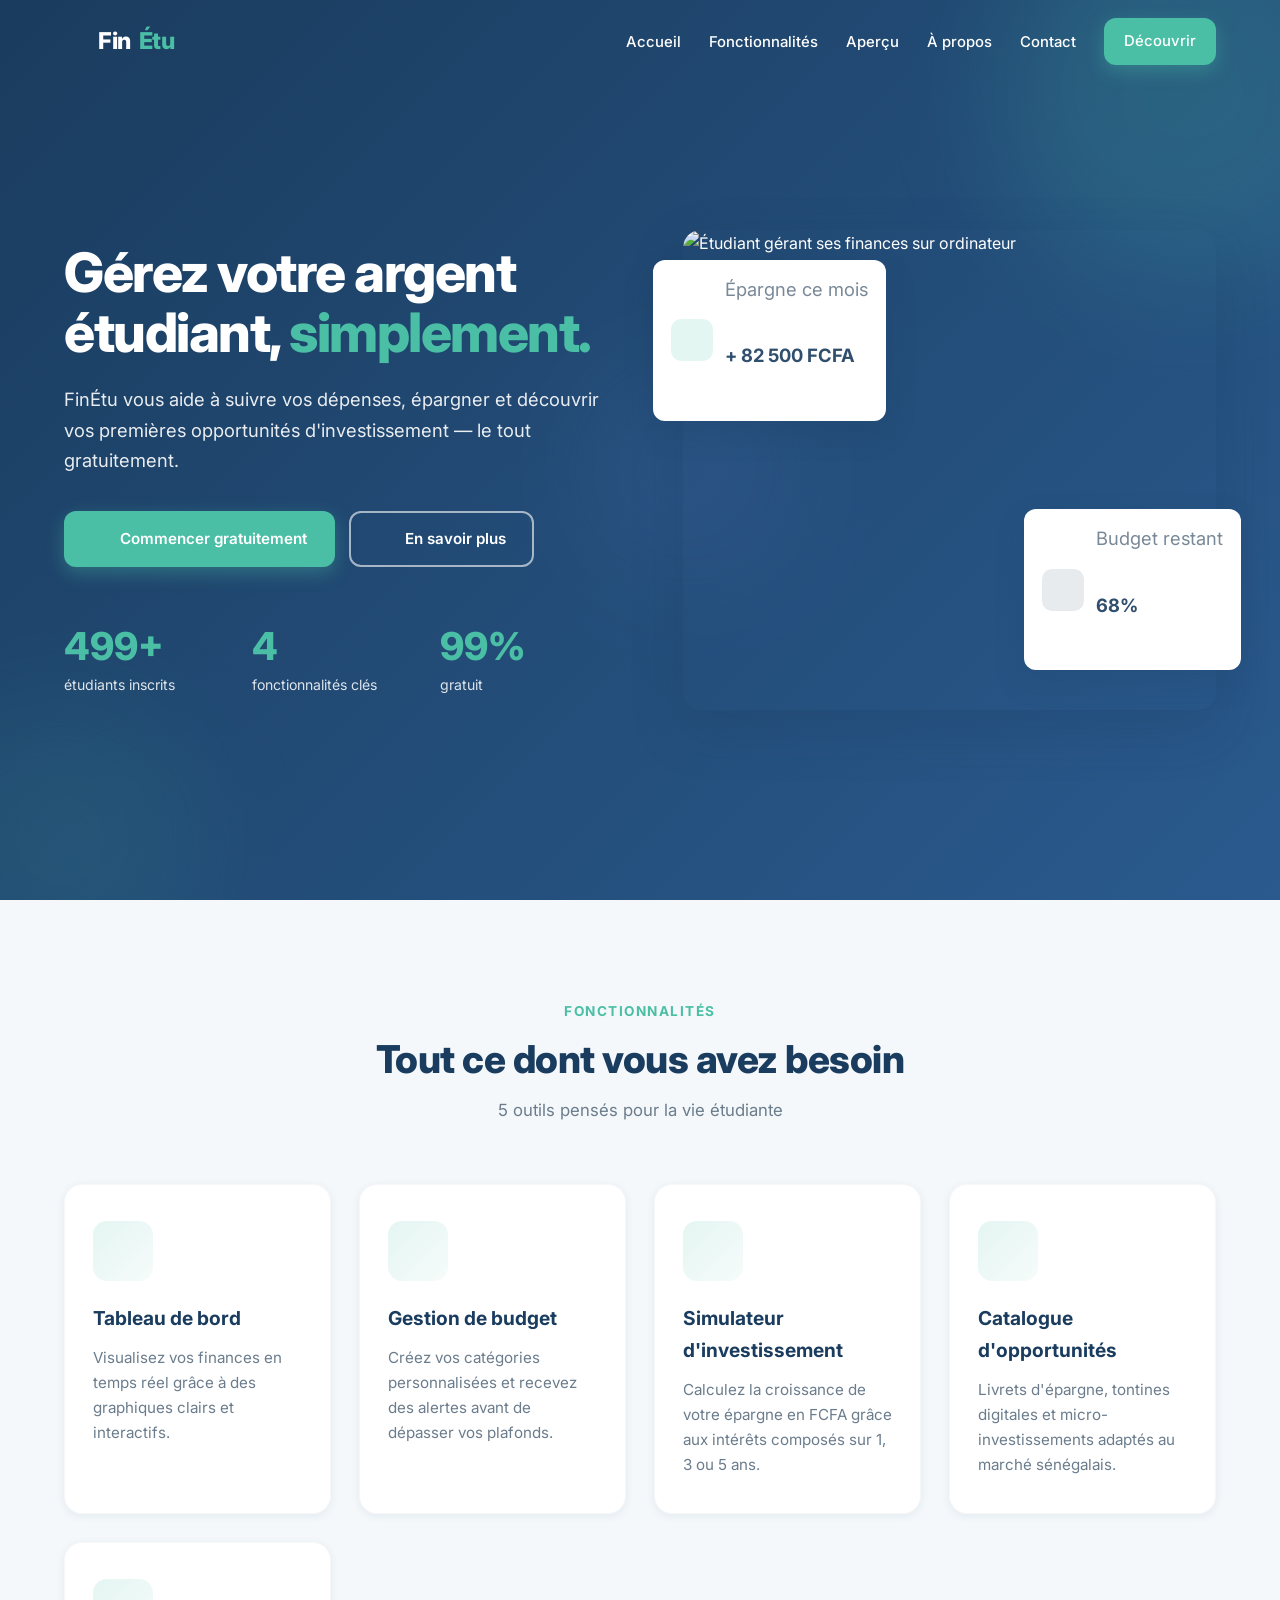
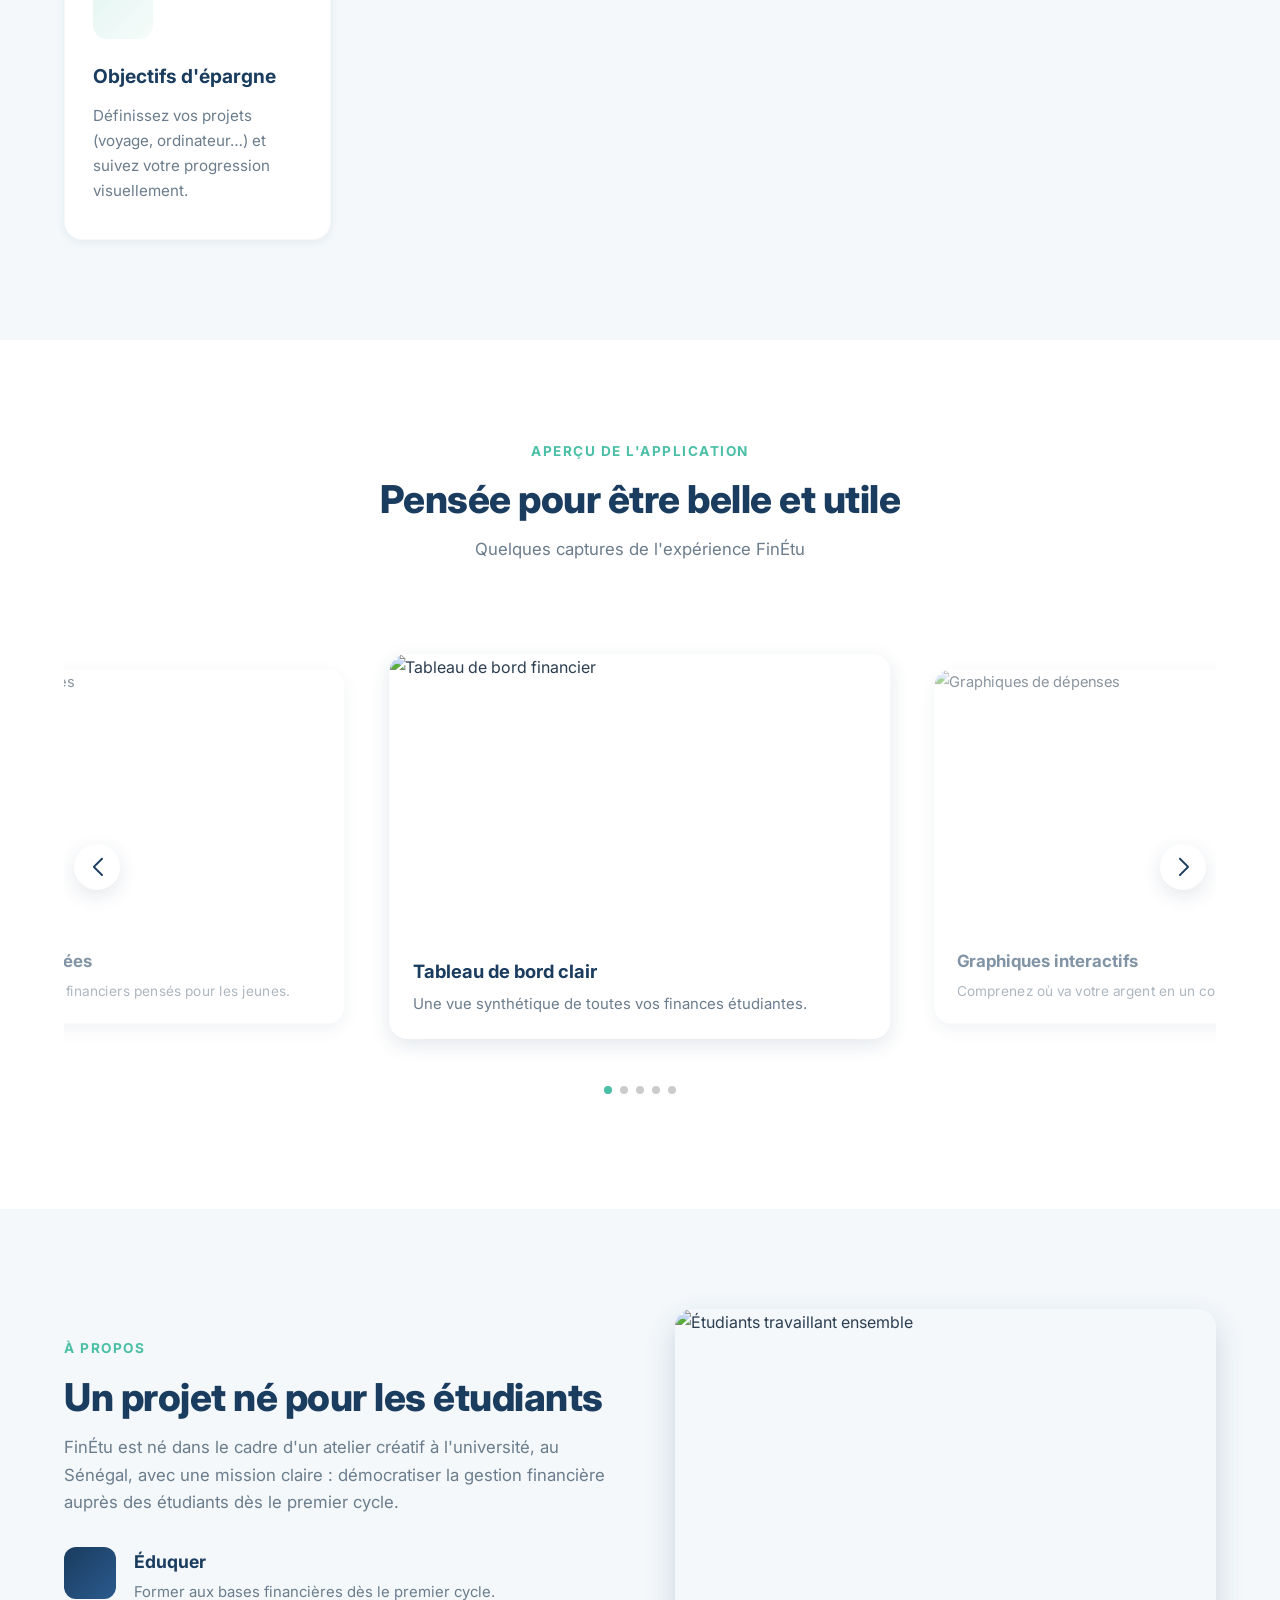
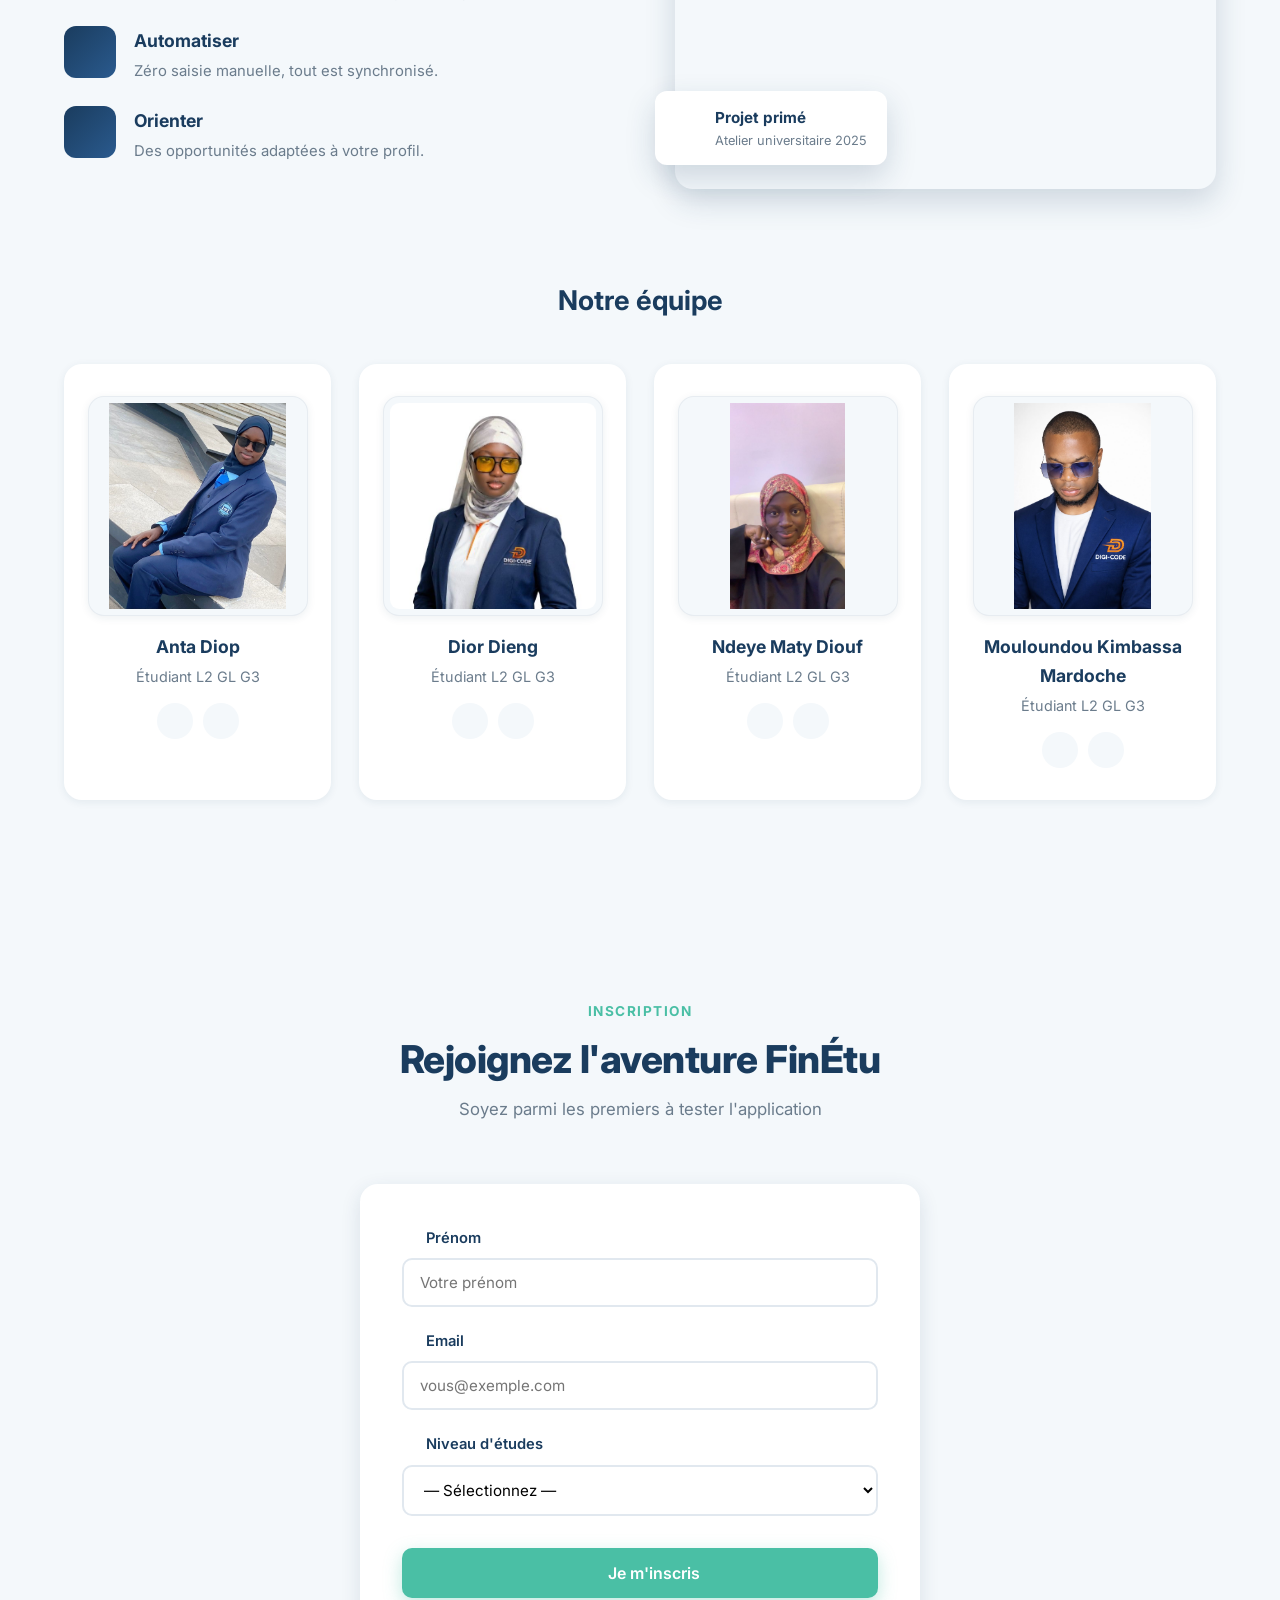
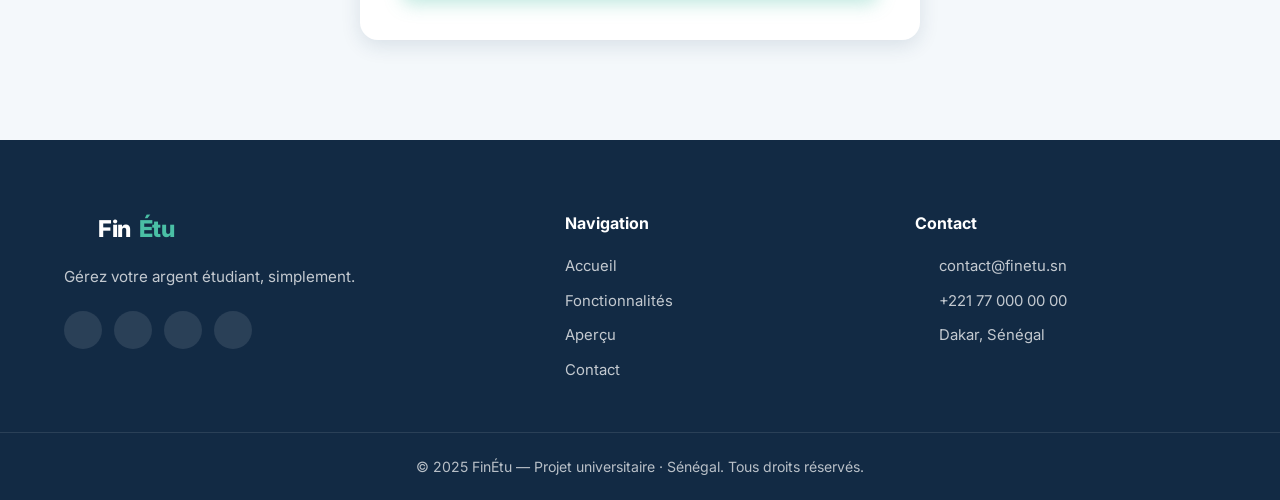
==== pages/index.html @ d95682ea "Move index.html into /pages folder and update relative paths" ====
<!DOCTYPE html>
<html lang="fr">
<head>
    <meta charset="UTF-8" />
    <meta name="viewport" content="width=device-width, initial-scale=1.0" />
    <title>FinÉtu — Gérez votre argent étudiant, simplement.</title>
    <meta name="description" content="FinÉtu vous aide à suivre vos dépenses, épargner et découvrir vos premières opportunités d'investissement — le tout gratuitement." />

    <!-- Google Fonts : Inter (proche de Segoe UI mais plus moderne) -->
    <link rel="preconnect" href="https://fonts.googleapis.com" />
    <link rel="preconnect" href="https://fonts.gstatic.com" crossorigin />
    <link href="https://fonts.googleapis.com/css2?family=Inter:wght@400;500;600;700;800&display=swap" rel="stylesheet" />

    <!-- AOS : animations au scroll -->
    <link rel="stylesheet" href="https://unpkg.com/aos@2.3.4/dist/aos.css" />

    <!-- Swiper : carrousels -->
    <link rel="stylesheet" href="https://cdn.jsdelivr.net/npm/swiper@11/swiper-bundle.min.css" />

    <!-- Styles du site -->
    <link rel="stylesheet" href="../styles.css" />
</head>
<body>

    <!-- ===================== NAVBAR ===================== -->
    <nav class="navbar" id="navbar">
        <div class="nav-container">
            <a href="#accueil" class="logo">
                <i data-lucide="wallet" class="logo-icon"></i>
                Fin<span>Étu</span>
            </a>

            <ul class="nav-links" id="navLinks">
                <li><a href="#accueil">Accueil</a></li>
                <li><a href="#fonctionnalites">Fonctionnalités</a></li>
                <li><a href="#apercu">Aperçu</a></li>
                <li><a href="#apropos">À propos</a></li>
                <li><a href="#contact">Contact</a></li>
                <li><a href="#contact" class="btn btn-primary btn-sm">Découvrir</a></li>
            </ul>

            <div class="burger" id="burger" aria-label="Menu" role="button" tabindex="0">
                <span></span>
                <span></span>
                <span></span>
            </div>
        </div>
    </nav>

    <!-- ===================== HERO ===================== -->
    <section class="hero" id="accueil">
        <div class="hero-bg-shapes" aria-hidden="true">
            <span class="shape shape-1"></span>
            <span class="shape shape-2"></span>
            <span class="shape shape-3"></span>
        </div>

        <div class="container hero-grid">
            <div class="hero-content" data-aos="fade-right" data-aos-duration="900">
                <h1>Gérez votre argent étudiant, <span class="text-accent">simplement.</span></h1>
                <p>FinÉtu vous aide à suivre vos dépenses, épargner et découvrir vos premières opportunités d'investissement — le tout gratuitement.</p>

                <div class="hero-buttons">
                    <a href="#contact" class="btn btn-primary">
                        <i data-lucide="rocket"></i> Commencer gratuitement
                    </a>
                    <a href="#fonctionnalites" class="btn btn-outline">
                        <i data-lucide="play-circle"></i> En savoir plus
                    </a>
                </div>

                <div class="stats">
                    <div class="stat">
                        <span class="stat-number" data-target="500" data-suffix="+">0</span>
                        <span class="stat-label">étudiants inscrits</span>
                    </div>
                    <div class="stat">
                        <span class="stat-number" data-target="5" data-suffix="">0</span>
                        <span class="stat-label">fonctionnalités clés</span>
                    </div>
                    <div class="stat">
                        <span class="stat-number" data-target="100" data-suffix="%">0</span>
                        <span class="stat-label">gratuit</span>
                    </div>
                </div>
            </div>

            <div class="hero-illustration" data-aos="fade-left" data-aos-duration="900" data-aos-delay="150">
                <div class="hero-img-wrap">
                    <img src="https://images.unsplash.com/photo-1579621970795-87facc2f976d?auto=format&fit=crop&w=900&q=80"
                         alt="Étudiant gérant ses finances sur ordinateur" loading="lazy" />
                    <div class="floating-card card-balance">
                        <div class="fc-icon"><i data-lucide="trending-up"></i></div>
                        <div>
                            <p class="fc-label">Épargne ce mois</p>
                            <p class="fc-value">+ 82 500 FCFA</p>
                        </div>
                    </div>
                    <div class="floating-card card-budget">
                        <div class="fc-icon fc-icon-alt"><i data-lucide="pie-chart"></i></div>
                        <div>
                            <p class="fc-label">Budget restant</p>
                            <p class="fc-value">68%</p>
                        </div>
                    </div>
                </div>
            </div>
        </div>
    </section>

    <!-- ===================== FONCTIONNALITÉS ===================== -->
    <section class="features" id="fonctionnalites">
        <div class="container">
            <span class="eyebrow" data-aos="fade-up">Fonctionnalités</span>
            <h2 class="section-title" data-aos="fade-up">Tout ce dont vous avez besoin</h2>
            <p class="section-subtitle" data-aos="fade-up">5 outils pensés pour la vie étudiante</p>

            <div class="features-grid">
                <div class="feature-card" data-aos="fade-up" data-aos-delay="0">
                    <div class="feature-icon"><i data-lucide="layout-dashboard"></i></div>
                    <h3>Tableau de bord</h3>
                    <p>Visualisez vos finances en temps réel grâce à des graphiques clairs et interactifs.</p>
                </div>

                <div class="feature-card" data-aos="fade-up" data-aos-delay="100">
                    <div class="feature-icon"><i data-lucide="wallet-cards"></i></div>
                    <h3>Gestion de budget</h3>
                    <p>Créez vos catégories personnalisées et recevez des alertes avant de dépasser vos plafonds.</p>
                </div>

                <div class="feature-card" data-aos="fade-up" data-aos-delay="200">
                    <div class="feature-icon"><i data-lucide="line-chart"></i></div>
                    <h3>Simulateur d'investissement</h3>
                    <p>Calculez la croissance de votre épargne en FCFA grâce aux intérêts composés sur 1, 3 ou 5 ans.</p>
                </div>

                <div class="feature-card" data-aos="fade-up" data-aos-delay="300">
                    <div class="feature-icon"><i data-lucide="compass"></i></div>
                    <h3>Catalogue d'opportunités</h3>
                    <p>Livrets d'épargne, tontines digitales et micro-investissements adaptés au marché sénégalais.</p>
                </div>

                <div class="feature-card" data-aos="fade-up" data-aos-delay="400">
                    <div class="feature-icon"><i data-lucide="target"></i></div>
                    <h3>Objectifs d'épargne</h3>
                    <p>Définissez vos projets (voyage, ordinateur…) et suivez votre progression visuellement.</p>
                </div>
            </div>
        </div>
    </section>

    <!-- ===================== APERÇU (carrousel) ===================== -->
    <section class="showcase" id="apercu">
        <div class="container">
            <span class="eyebrow" data-aos="fade-up">Aperçu de l'application</span>
            <h2 class="section-title" data-aos="fade-up">Pensée pour être belle et utile</h2>
            <p class="section-subtitle" data-aos="fade-up">Quelques captures de l'expérience FinÉtu</p>

            <div class="swiper showcase-swiper" data-aos="fade-up">
                <div class="swiper-wrapper">
                    <div class="swiper-slide">
                        <div class="showcase-card">
                            <img src="https://images.unsplash.com/photo-1551288049-bebda4e38f71?auto=format&fit=crop&w=900&q=80" alt="Tableau de bord financier" loading="lazy" />
                            <div class="showcase-info">
                                <h4>Tableau de bord clair</h4>
                                <p>Une vue synthétique de toutes vos finances étudiantes.</p>
                            </div>
                        </div>
                    </div>
                    <div class="swiper-slide">
                        <div class="showcase-card">
                            <img src="https://images.unsplash.com/photo-1543286386-713bdd548da4?auto=format&fit=crop&w=900&q=80" alt="Graphiques de dépenses" loading="lazy" />
                            <div class="showcase-info">
                                <h4>Graphiques interactifs</h4>
                                <p>Comprenez où va votre argent en un coup d'œil.</p>
                            </div>
                        </div>
                    </div>
                    <div class="swiper-slide">
                        <div class="showcase-card">
                            <img src="https://images.unsplash.com/photo-1579621970588-a35d0e7ab9b6?auto=format&fit=crop&w=900&q=80" alt="Simulateur d'investissement" loading="lazy" />
                            <div class="showcase-info">
                                <h4>Simulateur intelligent</h4>
                                <p>Projetez la croissance de votre épargne sur plusieurs années.</p>
                            </div>
                        </div>
                    </div>
                    <div class="swiper-slide">
                        <div class="showcase-card">
                            <img src="https://images.unsplash.com/photo-1554224154-26032cdc0b8d?auto=format&fit=crop&w=900&q=80" alt="Objectifs d'épargne" loading="lazy" />
                            <div class="showcase-info">
                                <h4>Objectifs motivants</h4>
                                <p>Suivez la progression de vos projets personnels.</p>
                            </div>
                        </div>
                    </div>
                    <div class="swiper-slide">
                        <div class="showcase-card">
                            <img src="https://images.unsplash.com/photo-1556742049-0cfed4f6a45d?auto=format&fit=crop&w=900&q=80" alt="Catalogue d'opportunités" loading="lazy" />
                            <div class="showcase-info">
                                <h4>Opportunités adaptées</h4>
                                <p>Découvrez des produits financiers pensés pour les jeunes.</p>
                            </div>
                        </div>
                    </div>
                </div>

                <div class="swiper-button-prev"></div>
                <div class="swiper-button-next"></div>
                <div class="swiper-pagination"></div>
            </div>
        </div>
    </section>

    <!-- ===================== À PROPOS ===================== -->
    <section class="about" id="apropos">
        <div class="container">
            <div class="about-grid">
                <div class="about-text" data-aos="fade-right">
                    <span class="eyebrow">À propos</span>
                    <h2 class="section-title left">Un projet né pour les étudiants</h2>
                    <p class="about-lead">FinÉtu est né dans le cadre d'un atelier créatif à l'université, au Sénégal, avec une mission claire : démocratiser la gestion financière auprès des étudiants dès le premier cycle.</p>

                    <ul class="values">
                        <li>
                            <div class="value-icon"><i data-lucide="graduation-cap"></i></div>
                            <div>
                                <h4>Éduquer</h4>
                                <p>Former aux bases financières dès le premier cycle.</p>
                            </div>
                        </li>
                        <li>
                            <div class="value-icon"><i data-lucide="zap"></i></div>
                            <div>
                                <h4>Automatiser</h4>
                                <p>Zéro saisie manuelle, tout est synchronisé.</p>
                            </div>
                        </li>
                        <li>
                            <div class="value-icon"><i data-lucide="compass"></i></div>
                            <div>
                                <h4>Orienter</h4>
                                <p>Des opportunités adaptées à votre profil.</p>
                            </div>
                        </li>
                    </ul>
                </div>

                <div class="about-image" data-aos="fade-left">
                    <img src="https://images.unsplash.com/photo-1522202176988-66273c2fd55f?auto=format&fit=crop&w=900&q=80"
                         alt="Étudiants travaillant ensemble" loading="lazy" />
                    <div class="about-badge">
                        <i data-lucide="award"></i>
                        <div>
                            <p class="ab-title">Projet primé</p>
                            <p class="ab-sub">Atelier universitaire 2025</p>
                        </div>
                    </div>
                </div>
            </div>

            <h3 class="team-title" data-aos="fade-up">Notre équipe</h3>
            <div class="team">
                <div class="team-card" data-aos="zoom-in" data-aos-delay="0">
                    <img class="team-photo" src="../resources/images/ANTA DIOP.jpeg" alt="Anta Diop" loading="lazy" />
                    <h4>Anta Diop</h4>
                    <span>Étudiant L2 GL G3</span>
                    <div class="socials">
                        <a href="#" aria-label="LinkedIn"><i data-lucide="linkedin"></i></a>
                        <a href="#" aria-label="GitHub"><i data-lucide="github"></i></a>
                    </div>
                </div>
                <div class="team-card" data-aos="zoom-in" data-aos-delay="100">
                    <img class="team-photo" src="../resources/images/Dior Dieng.jpeg" alt="Dior Dieng" loading="lazy" />
                    <h4>Dior Dieng</h4>
                    <span>Étudiant L2 GL G3</span>
                    <div class="socials">
                        <a href="#" aria-label="LinkedIn"><i data-lucide="linkedin"></i></a>
                        <a href="#" aria-label="Dribbble"><i data-lucide="dribbble"></i></a>
                    </div>
                </div>
                <div class="team-card" data-aos="zoom-in" data-aos-delay="200">
                    <img class="team-photo" src="../resources/images/NDEYE MATY DIOUF.jpeg" alt="Ndeye Maty Diouf" loading="lazy" />
                    <h4>Ndeye Maty Diouf</h4>
                    <span>Étudiant L2 GL G3</span>
                    <div class="socials">
                        <a href="#" aria-label="LinkedIn"><i data-lucide="linkedin"></i></a>
                        <a href="#" aria-label="Twitter"><i data-lucide="twitter"></i></a>
                    </div>
                </div>
                <div class="team-card" data-aos="zoom-in" data-aos-delay="300">
                    <img class="team-photo" src="../resources/images/MOULOUNDOU KIMBASSA MARDOCHE.jpeg" alt="Mouloundou Kimbassa Mardoche" loading="lazy" />
                    <h4>Mouloundou Kimbassa Mardoche</h4>
                    <span>Étudiant L2 GL G3</span>
                    <div class="socials">
                        <a href="#" aria-label="GitHub"><i data-lucide="github"></i></a>
                        <a href="#" aria-label="LinkedIn"><i data-lucide="linkedin"></i></a>
                    </div>
                </div>
            </div>
        </div>
    </section>

    <!-- ===================== CONTACT ===================== -->
    <section class="contact" id="contact">
        <div class="container">
            <span class="eyebrow center" data-aos="fade-up">Inscription</span>
            <h2 class="section-title" data-aos="fade-up">Rejoignez l'aventure FinÉtu</h2>
            <p class="section-subtitle" data-aos="fade-up">Soyez parmi les premiers à tester l'application</p>

            <div class="contact-wrapper" data-aos="fade-up">
                <form class="contact-form" id="contactForm" novalidate>
                    <div class="form-group">
                        <label for="prenom"><i data-lucide="user"></i> Prénom</label>
                        <input type="text" id="prenom" name="prenom" placeholder="Votre prénom" />
                        <span class="error-msg" id="errPrenom">Veuillez entrer votre prénom.</span>
                    </div>

                    <div class="form-group">
                        <label for="email"><i data-lucide="mail"></i> Email</label>
                        <input type="email" id="email" name="email" placeholder="vous@exemple.com" />
                        <span class="error-msg" id="errEmail">Veuillez entrer un email valide.</span>
                    </div>

                    <div class="form-group">
                        <label for="niveau"><i data-lucide="graduation-cap"></i> Niveau d'études</label>
                        <select id="niveau" name="niveau">
                            <option value="">— Sélectionnez —</option>
                            <option value="licence">Licence</option>
                            <option value="master">Master</option>
                            <option value="doctorat">Doctorat</option>
                            <option value="autre">Autre</option>
                        </select>
                        <span class="error-msg" id="errNiveau">Veuillez sélectionner un niveau.</span>
                    </div>

                    <button type="submit" class="form-submit">
                        <i data-lucide="send"></i> Je m'inscris
                    </button>
                </form>

                <div class="success-msg" id="successMsg">
                    <div class="success-icon">
                        <i data-lucide="check"></i>
                    </div>
                    <h3>Inscription confirmée !</h3>
                    <p>Merci de votre intérêt. Nous vous contacterons très prochainement.</p>
                </div>
            </div>
        </div>
    </section>

    <!-- ===================== FOOTER ===================== -->
    <footer class="footer">
        <div class="container footer-grid">
            <div class="footer-col">
                <a href="#accueil" class="logo logo-footer">
                    <i data-lucide="wallet" class="logo-icon"></i>
                    Fin<span>Étu</span>
                </a>
                <p class="footer-tagline">Gérez votre argent étudiant, simplement.</p>
                <div class="footer-socials">
                    <a href="#" aria-label="Twitter"><i data-lucide="twitter"></i></a>
                    <a href="#" aria-label="Instagram"><i data-lucide="instagram"></i></a>
                    <a href="#" aria-label="LinkedIn"><i data-lucide="linkedin"></i></a>
                    <a href="#" aria-label="GitHub"><i data-lucide="github"></i></a>
                </div>
            </div>
            <div class="footer-col">
                <h5>Navigation</h5>
                <ul>
                    <li><a href="#accueil">Accueil</a></li>
                    <li><a href="#fonctionnalites">Fonctionnalités</a></li>
                    <li><a href="#apercu">Aperçu</a></li>
                    <li><a href="#contact">Contact</a></li>
                </ul>
            </div>
            <div class="footer-col">
                <h5>Contact</h5>
                <ul>
                    <li><i data-lucide="mail"></i> contact@finetu.sn</li>
                    <li><i data-lucide="phone"></i> +221 77 000 00 00</li>
                    <li><i data-lucide="map-pin"></i> Dakar, Sénégal</li>
                </ul>
            </div>
        </div>
        <div class="footer-bottom">
            <p>© 2025 FinÉtu — Projet universitaire · Sénégal. Tous droits réservés.</p>
        </div>
    </footer>

    <!-- Bouton retour en haut -->
    <button class="back-to-top" id="backToTop" aria-label="Retour en haut">
        <i data-lucide="arrow-up"></i>
    </button>

    <!-- Lucide icons -->
    <script src="https://unpkg.com/lucide@latest/dist/umd/lucide.min.js"></script>
    <!-- AOS -->
    <script src="https://unpkg.com/aos@2.3.4/dist/aos.js"></script>
    <!-- Swiper -->
    <script src="https://cdn.jsdelivr.net/npm/swiper@11/swiper-bundle.min.js"></script>
    <!-- Script principal -->
    <script src="../script.js"></script>
</body>
</html>
---- styles.css ----
/* =====================================================
   RESET & BASE
   ===================================================== */
*,
*::before,
*::after {
    box-sizing: border-box;
    margin: 0;
    padding: 0;
}

:root {
    --primary: #1A3C5E;
    --primary-light: #2A5A8E;
    --primary-dark: #122a44;
    --secondary: #4ABFA5;
    --secondary-dark: #3aa890;
    --secondary-light: #7dd4be;
    --white: #FFFFFF;
    --bg-alt: #F4F8FB;
    --text: #2c3e50;
    --text-muted: #6b7c8c;
    --border: #e1e8ef;
    --shadow-sm: 0 2px 8px rgba(26, 60, 94, 0.08);
    --shadow-md: 0 6px 20px rgba(26, 60, 94, 0.12);
    --shadow-lg: 0 12px 30px rgba(26, 60, 94, 0.18);
    --shadow-xl: 0 20px 50px rgba(26, 60, 94, 0.25);
    --radius: 12px;
    --radius-lg: 18px;
    --transition: 0.3s ease;
}

html { scroll-behavior: smooth; }

body {
    font-family: 'Inter', 'Segoe UI', Tahoma, Geneva, Verdana, sans-serif;
    color: var(--text);
    line-height: 1.65;
    background: var(--white);
    -webkit-font-smoothing: antialiased;
    overflow-x: hidden;
}

img { max-width: 100%; display: block; }
a { text-decoration: none; color: inherit; }
button { font-family: inherit; cursor: pointer; border: none; background: none; }
ul { list-style: none; }

.container {
    max-width: 1200px;
    margin: 0 auto;
    padding: 0 24px;
}

section { padding: 100px 0; }

/* Lucide icons : taille par défaut */
[data-lucide] {
    width: 20px;
    height: 20px;
    stroke-width: 2;
    flex-shrink: 0;
}

/* =====================================================
   TYPO COMMUNE
   ===================================================== */
.eyebrow {
    display: inline-block;
    color: var(--secondary);
    font-weight: 700;
    font-size: 0.85rem;
    letter-spacing: 1.5px;
    text-transform: uppercase;
    margin-bottom: 14px;
}
.eyebrow.center { display: block; text-align: center; }

.section-title {
    font-size: 2.4rem;
    color: var(--primary);
    text-align: center;
    margin-bottom: 14px;
    font-weight: 800;
    letter-spacing: -0.5px;
    line-height: 1.2;
}
.section-title.left { text-align: left; }

.section-subtitle {
    text-align: center;
    color: var(--text-muted);
    font-size: 1.05rem;
    margin-bottom: 60px;
    max-width: 640px;
    margin-left: auto;
    margin-right: auto;
}

.text-accent { color: var(--secondary); }

/* =====================================================
   BOUTONS
   ===================================================== */
.btn {
    display: inline-flex;
    align-items: center;
    gap: 8px;
    padding: 13px 26px;
    border-radius: var(--radius);
    font-weight: 600;
    font-size: 0.95rem;
    transition: transform var(--transition), box-shadow var(--transition), background var(--transition), color var(--transition);
    cursor: pointer;
    border: 2px solid transparent;
    white-space: nowrap;
}

.btn-sm { padding: 9px 18px; font-size: 0.88rem; }

.btn-primary {
    background: var(--secondary);
    color: var(--white);
    box-shadow: 0 6px 18px rgba(74, 191, 165, 0.35);
}
.btn-primary:hover {
    background: var(--secondary-dark);
    transform: translateY(-3px);
    box-shadow: 0 10px 24px rgba(74, 191, 165, 0.45);
}

.btn-outline {
    background: transparent;
    color: var(--white);
    border: 2px solid rgba(255,255,255,0.6);
}
.btn-outline:hover {
    background: var(--white);
    color: var(--primary);
    transform: translateY(-3px);
    border-color: var(--white);
}

/* =====================================================
   NAVBAR
   ===================================================== */
.navbar {
    position: fixed;
    top: 0; left: 0; right: 0;
    z-index: 1000;
    padding: 18px 0;
    background: transparent;
    transition: background var(--transition), box-shadow var(--transition), padding var(--transition);
}
.navbar.scrolled {
    background: rgba(255,255,255,0.96);
    backdrop-filter: blur(10px);
    box-shadow: var(--shadow-sm);
    padding: 12px 0;
}

.nav-container {
    max-width: 1200px;
    margin: 0 auto;
    padding: 0 24px;
    display: flex;
    justify-content: space-between;
    align-items: center;
    gap: 20px;
}

.logo {
    display: inline-flex;
    align-items: center;
    gap: 8px;
    font-size: 1.45rem;
    font-weight: 800;
    color: var(--white);
    letter-spacing: -0.5px;
    transition: color var(--transition);
}
.logo span { color: var(--secondary); }
.logo-icon { width: 26px; height: 26px; color: var(--secondary); }
.navbar.scrolled .logo { color: var(--primary); }

.nav-links {
    display: flex;
    gap: 28px;
    align-items: center;
}
.nav-links a {
    color: var(--white);
    font-weight: 500;
    font-size: 0.93rem;
    transition: color var(--transition);
    position: relative;
}
.nav-links a:not(.btn)::after {
    content: '';
    position: absolute;
    left: 0; bottom: -6px;
    width: 0; height: 2px;
    background: var(--secondary);
    transition: width var(--transition);
}
.nav-links a:not(.btn):hover::after { width: 100%; }
.navbar.scrolled .nav-links a:not(.btn) { color: var(--primary); }
.nav-links .btn-primary { color: var(--white); }

/* Burger */
.burger {
    display: none;
    flex-direction: column;
    gap: 5px;
    cursor: pointer;
    padding: 6px;
    z-index: 1100;
}
.burger span {
    width: 26px; height: 3px;
    background: var(--white);
    border-radius: 2px;
    transition: transform var(--transition), opacity var(--transition), background var(--transition);
}
.navbar.scrolled .burger span { background: var(--primary); }
.burger.open span { background: var(--primary); }
.burger.open span:nth-child(1) { transform: translateY(8px) rotate(45deg); }
.burger.open span:nth-child(2) { opacity: 0; }
.burger.open span:nth-child(3) { transform: translateY(-8px) rotate(-45deg); }

/* =====================================================
   HERO
   ===================================================== */
.hero {
    min-height: 100vh;
    background: linear-gradient(135deg, var(--primary) 0%, var(--primary-light) 100%);
    color: var(--white);
    display: flex;
    align-items: center;
    padding: 130px 0 90px;
    position: relative;
    overflow: hidden;
}

.hero-bg-shapes { position: absolute; inset: 0; pointer-events: none; }
.hero-bg-shapes .shape {
    position: absolute;
    border-radius: 50%;
    filter: blur(60px);
    opacity: 0.5;
}
.shape-1 {
    width: 380px; height: 380px;
    background: rgba(74, 191, 165, 0.35);
    top: -100px; right: -100px;
    animation: float 9s ease-in-out infinite;
}
.shape-2 {
    width: 280px; height: 280px;
    background: rgba(74, 191, 165, 0.2);
    bottom: -80px; left: -80px;
    animation: float 11s ease-in-out infinite reverse;
}
.shape-3 {
    width: 220px; height: 220px;
    background: rgba(126, 159, 255, 0.18);
    top: 40%; left: 45%;
    animation: float 13s ease-in-out infinite;
}
@keyframes float {
    0%, 100% { transform: translate(0,0) scale(1); }
    50% { transform: translate(30px,-30px) scale(1.08); }
}

.hero-grid {
    position: relative; z-index: 1;
    display: grid;
    grid-template-columns: 1.05fr 1fr;
    gap: 60px;
    align-items: center;
}

.hero-badge {
    display: inline-flex;
    align-items: center;
    gap: 8px;
    background: rgba(255,255,255,0.12);
    backdrop-filter: blur(8px);
    border: 1px solid rgba(255,255,255,0.2);
    padding: 8px 16px;
    border-radius: 100px;
    font-size: 0.85rem;
    font-weight: 500;
    margin-bottom: 22px;
}
.hero-badge [data-lucide] { width: 16px; height: 16px; color: var(--secondary); }

.hero h1 {
    font-size: 3.4rem;
    font-weight: 800;
    line-height: 1.1;
    margin-bottom: 22px;
    letter-spacing: -1.5px;
}

.hero p {
    font-size: 1.15rem;
    margin-bottom: 36px;
    opacity: 0.9;
    max-width: 540px;
}

.hero-buttons {
    display: flex;
    gap: 14px;
    flex-wrap: wrap;
    margin-bottom: 60px;
}

.stats {
    display: grid;
    grid-template-columns: repeat(3, 1fr);
    gap: 24px;
    max-width: 540px;
}
.stat { text-align: left; }
.stat-number {
    font-size: 2.4rem;
    font-weight: 800;
    color: var(--secondary);
    display: block;
    line-height: 1;
    margin-bottom: 6px;
}
.stat-label {
    font-size: 0.88rem;
    opacity: 0.85;
}

/* Illustration hero */
.hero-illustration { position: relative; }
.hero-img-wrap {
    position: relative;
    border-radius: var(--radius-lg);
}
.hero-img-wrap img {
    width: 100%;
    height: 480px;
    object-fit: cover;
    border-radius: var(--radius-lg);
    box-shadow: var(--shadow-xl);
}

.floating-card {
    position: absolute;
    background: var(--white);
    color: var(--text);
    padding: 14px 18px;
    border-radius: var(--radius);
    box-shadow: var(--shadow-lg);
    display: flex;
    align-items: center;
    gap: 12px;
    animation: bounce-soft 3.5s ease-in-out infinite;
}
.fc-icon {
    width: 42px; height: 42px;
    background: rgba(74, 191, 165, 0.15);
    border-radius: 10px;
    display: flex;
    align-items: center;
    justify-content: center;
    color: var(--secondary);
}
.fc-icon-alt {
    background: rgba(26, 60, 94, 0.1);
    color: var(--primary);
}
.fc-label {
    font-size: 0.75rem;
    color: var(--text-muted);
    margin: 0;
}
.fc-value {
    font-size: 1rem;
    font-weight: 700;
    color: var(--primary);
    margin: 0;
}
.card-balance { top: 30px; left: -30px; animation-delay: 0s; }
.card-budget { bottom: 40px; right: -25px; animation-delay: 1.5s; }

@keyframes bounce-soft {
    0%, 100% { transform: translateY(0); }
    50% { transform: translateY(-10px); }
}

/* =====================================================
   FONCTIONNALITÉS
   ===================================================== */
.features { background: var(--bg-alt); }
.features .eyebrow { display: block; text-align: center; }

.features-grid {
    display: grid;
    grid-template-columns: repeat(auto-fit, minmax(240px, 1fr));
    gap: 28px;
}

.feature-card {
    background: var(--white);
    padding: 36px 28px;
    border-radius: var(--radius-lg);
    box-shadow: var(--shadow-sm);
    transition: transform var(--transition), box-shadow var(--transition);
    border: 1px solid rgba(26,60,94,0.04);
    position: relative;
    overflow: hidden;
}
.feature-card::before {
    content: '';
    position: absolute;
    top: 0; left: 0; right: 0;
    height: 4px;
    background: linear-gradient(90deg, var(--secondary), var(--secondary-light));
    transform: scaleX(0);
    transform-origin: left;
    transition: transform 0.4s ease;
}
.feature-card:hover {
    transform: translateY(-10px);
    box-shadow: var(--shadow-lg);
}
.feature-card:hover::before { transform: scaleX(1); }

.feature-icon {
    width: 60px;
    height: 60px;
    background: linear-gradient(135deg, rgba(74,191,165,0.15), rgba(74,191,165,0.05));
    border-radius: 14px;
    display: flex;
    align-items: center;
    justify-content: center;
    margin-bottom: 22px;
    color: var(--secondary);
    transition: transform var(--transition);
}
.feature-icon [data-lucide] { width: 28px; height: 28px; }
.feature-card:hover .feature-icon { transform: scale(1.1) rotate(-5deg); }

.feature-card h3 {
    color: var(--primary);
    font-size: 1.2rem;
    margin-bottom: 10px;
    font-weight: 700;
}
.feature-card p {
    color: var(--text-muted);
    font-size: 0.95rem;
}

/* =====================================================
   SHOWCASE / APERÇU (carrousel)
   ===================================================== */
.showcase { background: var(--white); }
.showcase .eyebrow { display: block; text-align: center; }

.showcase-swiper {
    padding: 30px 10px 70px;
    overflow: hidden;
}
.showcase-swiper .swiper-slide {
    height: auto;
    transition: transform 0.4s ease, opacity 0.4s ease;
    opacity: 0.55;
    transform: scale(0.92);
}
.showcase-swiper .swiper-slide-active {
    opacity: 1;
    transform: scale(1);
}

.showcase-card {
    background: var(--white);
    border-radius: var(--radius-lg);
    overflow: hidden;
    box-shadow: var(--shadow-md);
    height: 100%;
}
.showcase-card img {
    width: 100%;
    height: 280px;
    object-fit: cover;
}
.showcase-info {
    padding: 22px 24px;
}
.showcase-info h4 {
    color: var(--primary);
    font-size: 1.15rem;
    margin-bottom: 6px;
}
.showcase-info p {
    color: var(--text-muted);
    font-size: 0.93rem;
}

.showcase-swiper .swiper-button-prev,
.showcase-swiper .swiper-button-next {
    color: var(--primary);
    background: var(--white);
    width: 46px; height: 46px;
    border-radius: 50%;
    box-shadow: var(--shadow-md);
    transition: background var(--transition), color var(--transition);
}
.showcase-swiper .swiper-button-prev:hover,
.showcase-swiper .swiper-button-next:hover {
    background: var(--secondary);
    color: var(--white);
}
.showcase-swiper .swiper-button-prev::after,
.showcase-swiper .swiper-button-next::after {
    font-size: 1.1rem;
    font-weight: 800;
}
.showcase-swiper .swiper-pagination-bullet-active { background: var(--secondary); }

/* =====================================================
   À PROPOS
   ===================================================== */
.about { background: var(--bg-alt); }

.about-grid {
    display: grid;
    grid-template-columns: 1fr 1fr;
    gap: 70px;
    align-items: center;
    margin-bottom: 90px;
}

.about-lead {
    color: var(--text-muted);
    font-size: 1.05rem;
    margin-bottom: 30px;
}

.values { display: flex; flex-direction: column; gap: 22px; }
.values li {
    display: flex;
    gap: 18px;
    align-items: flex-start;
}
.value-icon {
    width: 52px; height: 52px;
    background: linear-gradient(135deg, var(--primary), var(--primary-light));
    border-radius: 12px;
    display: flex;
    align-items: center;
    justify-content: center;
    color: var(--white);
    flex-shrink: 0;
}
.value-icon [data-lucide] { width: 24px; height: 24px; }
.values h4 {
    color: var(--primary);
    font-size: 1.1rem;
    margin-bottom: 4px;
}
.values p {
    color: var(--text-muted);
    font-size: 0.93rem;
}

.about-image { position: relative; }
.about-image img {
    width: 100%;
    height: 480px;
    object-fit: cover;
    border-radius: var(--radius-lg);
    box-shadow: var(--shadow-lg);
}
.about-badge {
    position: absolute;
    bottom: 24px; left: -20px;
    background: var(--white);
    padding: 14px 20px;
    border-radius: var(--radius);
    box-shadow: var(--shadow-lg);
    display: flex;
    align-items: center;
    gap: 12px;
}
.about-badge [data-lucide] {
    color: var(--secondary);
    width: 28px; height: 28px;
}
.ab-title {
    font-weight: 700;
    color: var(--primary);
    font-size: 0.95rem;
    margin: 0;
}
.ab-sub {
    font-size: 0.8rem;
    color: var(--text-muted);
    margin: 0;
}

/* Équipe */
.team-title {
    text-align: center;
    color: var(--primary);
    font-size: 1.7rem;
    margin-bottom: 40px;
    font-weight: 700;
}

.team {
    display: grid;
    grid-template-columns: repeat(auto-fit, minmax(220px, 1fr));
    gap: 28px;
}

.team-card {
    background: var(--white);
    padding: 32px 22px;
    border-radius: var(--radius-lg);
    text-align: center;
    transition: transform var(--transition), box-shadow var(--transition);
    box-shadow: var(--shadow-sm);
}
.team-card:hover {
    transform: translateY(-8px);
    box-shadow: var(--shadow-lg);
}

.team-photo {
    width: 100%;
    max-width: 220px;
    aspect-ratio: 1 / 1;
    border-radius: 16px;
    object-fit: contain;
    background: var(--bg-alt);
    margin: 0 auto 16px;
    border: 1px solid rgba(26, 60, 94, 0.06);
    box-shadow: var(--shadow-sm);
    transition: transform var(--transition);
    padding: 6px;
}
.team-card:hover .team-photo { transform: scale(1.05); }

.team-card h4 {
    color: var(--primary);
    font-size: 1.1rem;
    margin-bottom: 4px;
}
.team-card span {
    color: var(--text-muted);
    font-size: 0.9rem;
    display: block;
    margin-bottom: 14px;
}

.socials {
    display: flex;
    justify-content: center;
    gap: 10px;
}
.socials a {
    width: 36px; height: 36px;
    border-radius: 50%;
    background: var(--bg-alt);
    color: var(--primary);
    display: inline-flex;
    align-items: center;
    justify-content: center;
    transition: background var(--transition), color var(--transition), transform var(--transition);
}
.socials a:hover {
    background: var(--secondary);
    color: var(--white);
    transform: translateY(-3px);
}
.socials [data-lucide] { width: 16px; height: 16px; }

/* =====================================================
   TÉMOIGNAGES
   ===================================================== */
.testimonials {
    background: linear-gradient(135deg, var(--primary) 0%, var(--primary-light) 100%);
    color: var(--white);
    position: relative;
    overflow: hidden;
}
.testimonials .section-title { color: var(--white); }
.testimonials .section-subtitle { color: rgba(255,255,255,0.8); }

.testimonials-swiper {
    padding-bottom: 60px;
    max-width: 720px;
    margin: 0 auto;
}

.testimonial {
    background: var(--white);
    color: var(--text);
    padding: 40px 36px;
    border-radius: var(--radius-lg);
    box-shadow: var(--shadow-xl);
    position: relative;
    text-align: center;
}
.quote-icon {
    color: var(--secondary);
    width: 36px !important; height: 36px !important;
    margin: 0 auto 16px;
    display: block;
    opacity: 0.85;
}
.testimonial p {
    font-size: 1.05rem;
    color: var(--text);
    line-height: 1.7;
    margin-bottom: 24px;
    font-style: italic;
}

.testimonial-author {
    display: flex;
    align-items: center;
    justify-content: center;
    gap: 14px;
    margin-bottom: 14px;
}
.testimonial-author img {
    width: 56px; height: 56px;
    border-radius: 50%;
    object-fit: cover;
}
.testimonial-author strong {
    display: block;
    color: var(--primary);
    font-size: 1rem;
}
.testimonial-author span {
    color: var(--text-muted);
    font-size: 0.85rem;
}

.rating {
    display: flex;
    justify-content: center;
    gap: 4px;
    color: #f59e0b;
}
.rating [data-lucide] {
    width: 18px; height: 18px;
    fill: #f59e0b;
}

.testimonials-swiper .swiper-pagination-bullet {
    background: var(--white);
    opacity: 0.5;
}
.testimonials-swiper .swiper-pagination-bullet-active {
    background: var(--secondary);
    opacity: 1;
    width: 26px;
    border-radius: 5px;
}

/* =====================================================
   CONTACT
   ===================================================== */
.contact { background: var(--bg-alt); }
.contact .eyebrow { display: block; text-align: center; }

.contact-wrapper {
    max-width: 560px;
    margin: 0 auto;
}

.contact-form {
    background: var(--white);
    padding: 42px;
    border-radius: var(--radius-lg);
    box-shadow: var(--shadow-md);
}

.form-group { margin-bottom: 22px; }
.form-group label {
    display: inline-flex;
    align-items: center;
    gap: 8px;
    margin-bottom: 8px;
    color: var(--primary);
    font-weight: 600;
    font-size: 0.92rem;
}
.form-group label [data-lucide] {
    width: 16px; height: 16px;
    color: var(--secondary);
}
.form-group input,
.form-group select {
    width: 100%;
    padding: 13px 16px;
    border: 2px solid var(--border);
    border-radius: 10px;
    font-size: 0.95rem;
    font-family: inherit;
    transition: border-color var(--transition), box-shadow var(--transition);
    background: var(--white);
}
.form-group input:focus,
.form-group select:focus {
    outline: none;
    border-color: var(--secondary);
    box-shadow: 0 0 0 4px rgba(74, 191, 165, 0.12);
}
.form-group input.error,
.form-group select.error { border-color: #e74c3c; }

.error-msg {
    color: #e74c3c;
    font-size: 0.82rem;
    margin-top: 6px;
    display: none;
}
.error-msg.show { display: block; }

.form-submit {
    width: 100%;
    padding: 15px;
    background: var(--secondary);
    color: var(--white);
    border-radius: 10px;
    font-size: 1rem;
    font-weight: 600;
    margin-top: 10px;
    transition: background var(--transition), transform var(--transition), box-shadow var(--transition);
    display: inline-flex;
    align-items: center;
    justify-content: center;
    gap: 8px;
    box-shadow: 0 6px 18px rgba(74, 191, 165, 0.35);
}
.form-submit:hover {
    background: var(--secondary-dark);
    transform: translateY(-2px);
    box-shadow: 0 10px 24px rgba(74, 191, 165, 0.45);
}

.success-msg {
    display: none;
    text-align: center;
    padding: 50px 20px;
    background: var(--white);
    border-radius: var(--radius-lg);
    box-shadow: var(--shadow-md);
    opacity: 0;
    transform: scale(0.9);
    transition: opacity 0.5s ease, transform 0.5s ease;
}
.success-msg.show {
    display: block;
    opacity: 1;
    transform: scale(1);
}

.success-icon {
    width: 86px; height: 86px;
    background: linear-gradient(135deg, var(--secondary), var(--secondary-light));
    border-radius: 50%;
    display: flex;
    align-items: center;
    justify-content: center;
    margin: 0 auto 20px;
    color: var(--white);
    animation: pop 0.6s cubic-bezier(0.34, 1.56, 0.64, 1);
}
.success-icon [data-lucide] { width: 42px; height: 42px; stroke-width: 3; }
@keyframes pop {
    0% { transform: scale(0); }
    100% { transform: scale(1); }
}
.success-msg h3 {
    color: var(--primary);
    margin-bottom: 10px;
    font-size: 1.4rem;
}
.success-msg p { color: var(--text-muted); }

/* =====================================================
   FOOTER
   ===================================================== */
.footer {
    background: var(--primary-dark);
    color: var(--white);
    padding: 70px 0 0;
}

.footer-grid {
    display: grid;
    grid-template-columns: 1.5fr 1fr 1fr;
    gap: 50px;
    padding-bottom: 50px;
}

.logo-footer { color: var(--white); margin-bottom: 16px; }
.footer-tagline {
    color: rgba(255,255,255,0.75);
    font-size: 0.95rem;
    margin-bottom: 22px;
    max-width: 320px;
}

.footer-socials {
    display: flex;
    gap: 12px;
}
.footer-socials a {
    width: 38px; height: 38px;
    border-radius: 50%;
    background: rgba(255,255,255,0.1);
    color: var(--white);
    display: inline-flex;
    align-items: center;
    justify-content: center;
    transition: background var(--transition), transform var(--transition);
}
.footer-socials a:hover {
    background: var(--secondary);
    transform: translateY(-3px);
}
.footer-socials [data-lucide] { width: 18px; height: 18px; }

.footer-col h5 {
    font-size: 1rem;
    margin-bottom: 18px;
    color: var(--white);
    font-weight: 700;
}
.footer-col ul { display: flex; flex-direction: column; gap: 10px; }
.footer-col ul li {
    color: rgba(255,255,255,0.75);
    font-size: 0.93rem;
    display: inline-flex;
    align-items: center;
    gap: 8px;
}
.footer-col ul li [data-lucide] {
    width: 16px; height: 16px;
    color: var(--secondary);
}
.footer-col ul a {
    color: rgba(255,255,255,0.75);
    transition: color var(--transition);
}
.footer-col ul a:hover { color: var(--secondary); }

.footer-bottom {
    border-top: 1px solid rgba(255,255,255,0.1);
    padding: 22px 24px;
    text-align: center;
    font-size: 0.88rem;
    color: rgba(255,255,255,0.7);
}

/* =====================================================
   BACK TO TOP
   ===================================================== */
.back-to-top {
    position: fixed;
    bottom: 30px; right: 30px;
    width: 48px; height: 48px;
    background: var(--secondary);
    color: var(--white);
    border-radius: 50%;
    display: flex;
    align-items: center;
    justify-content: center;
    box-shadow: var(--shadow-lg);
    opacity: 0;
    pointer-events: none;
    transform: translateY(20px);
    transition: opacity var(--transition), transform var(--transition), background var(--transition);
    z-index: 999;
}
.back-to-top.visible {
    opacity: 1;
    pointer-events: auto;
    transform: translateY(0);
}
.back-to-top:hover {
    background: var(--secondary-dark);
    transform: translateY(-3px);
}

/* =====================================================
   RESPONSIVE
   ===================================================== */
@media (max-width: 1024px) {
    .hero h1 { font-size: 2.6rem; }
    .section-title { font-size: 2rem; }
    .hero-grid { grid-template-columns: 1fr; gap: 50px; text-align: center; }
    .hero p { margin-left: auto; margin-right: auto; }
    .hero-buttons { justify-content: center; }
    .stats { margin: 0 auto; }
    .hero-img-wrap img { height: 380px; }
    .about-grid { grid-template-columns: 1fr; gap: 50px; }
    .about-image img { height: 380px; }
    .section-title.left { text-align: center; }
}

@media (max-width: 768px) {
    section { padding: 70px 0; }

    .burger { display: flex; }

    .nav-links {
        position: fixed;
        top: 0; right: -100%;
        width: 78%; max-width: 320px;
        height: 100vh;
        background: var(--white);
        flex-direction: column;
        justify-content: center;
        gap: 24px;
        box-shadow: -4px 0 20px rgba(0,0,0,0.15);
        transition: right var(--transition);
        padding: 40px;
    }
    .nav-links.open { right: 0; }
    .nav-links a:not(.btn) {
        color: var(--primary);
        font-size: 1.05rem;
    }

    .hero { padding: 110px 0 70px; }
    .hero h1 { font-size: 2.1rem; }
    .hero p { font-size: 1rem; }
    .hero-img-wrap img { height: 300px; }
    .floating-card { padding: 10px 14px; }
    .card-balance { left: 10px; }
    .card-budget { right: 10px; }

    .stats { grid-template-columns: 1fr; gap: 20px; max-width: 280px; text-align: center; }
    .stat { text-align: center; }

    .section-title { font-size: 1.7rem; }

    .contact-form { padding: 28px 22px; }

    .footer-grid {
        grid-template-columns: 1fr;
        gap: 36px;
        text-align: center;
    }
    .footer-tagline { margin-left: auto; margin-right: auto; }
    .footer-socials { justify-content: center; }
    .footer-col ul li { justify-content: center; }

    .testimonial { padding: 32px 24px; }
    .showcase-card img { height: 220px; }

    .about-badge { left: 50%; transform: translateX(-50%); bottom: -20px; }

    .back-to-top { width: 42px; height: 42px; bottom: 20px; right: 20px; }
}

@media (max-width: 480px) {
    .container, .nav-container { padding: 0 18px; }
    .hero h1 { font-size: 1.8rem; }
    .hero-buttons { flex-direction: column; align-items: stretch; }
    .btn { justify-content: center; }
    .showcase-swiper .swiper-button-prev,
    .showcase-swiper .swiper-button-next { display: none; }
}
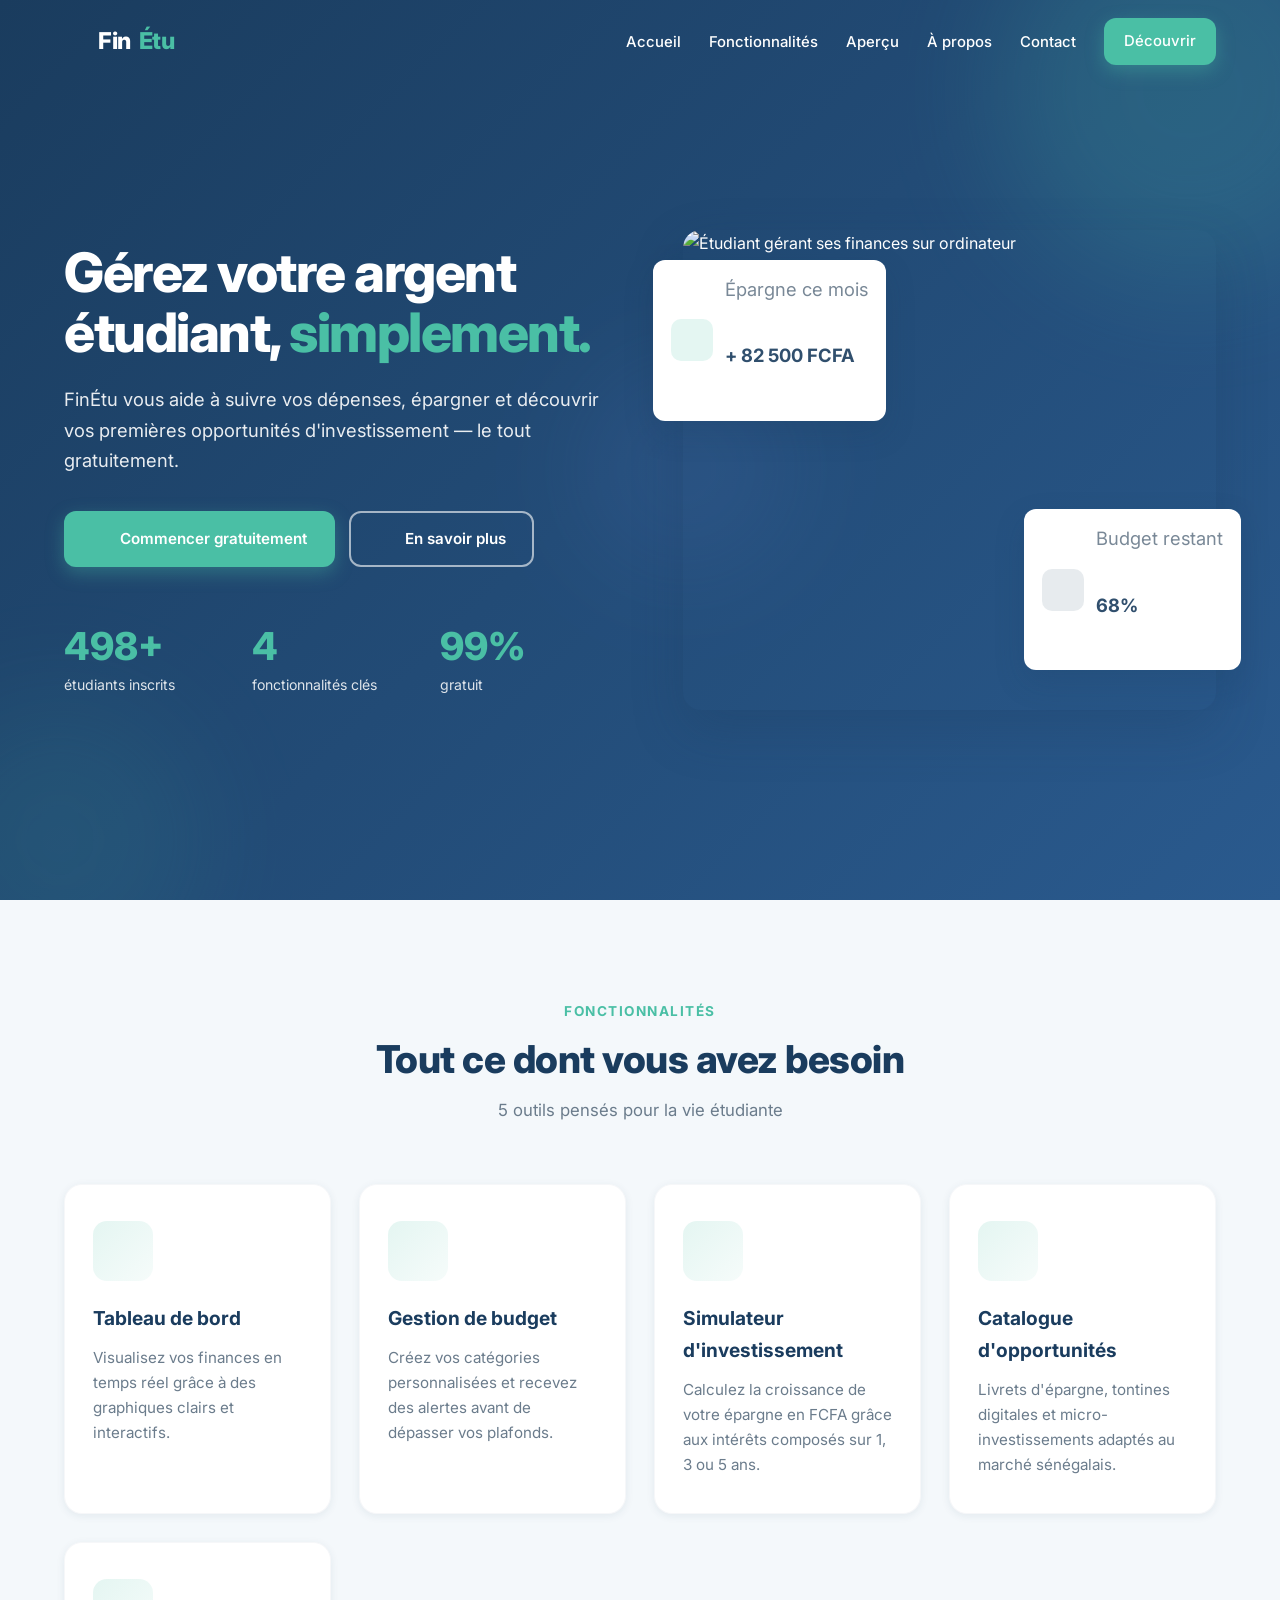
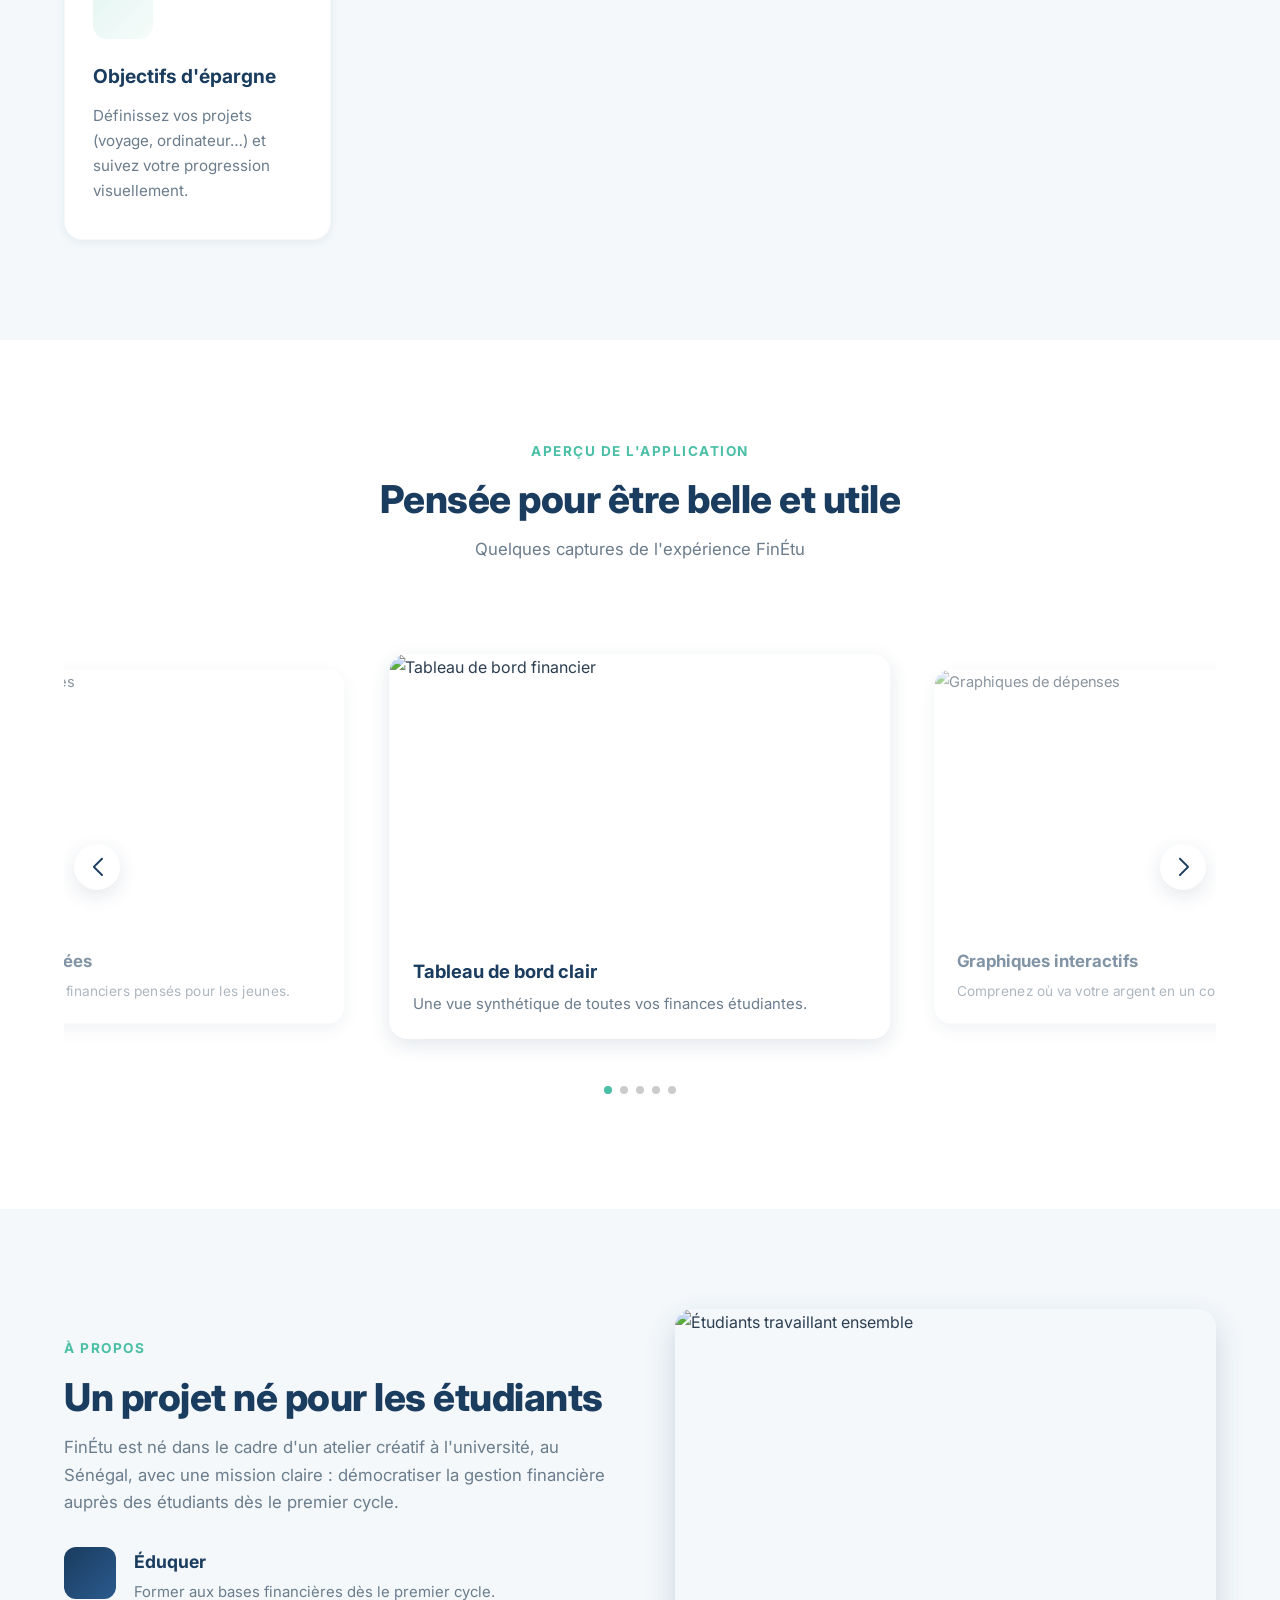
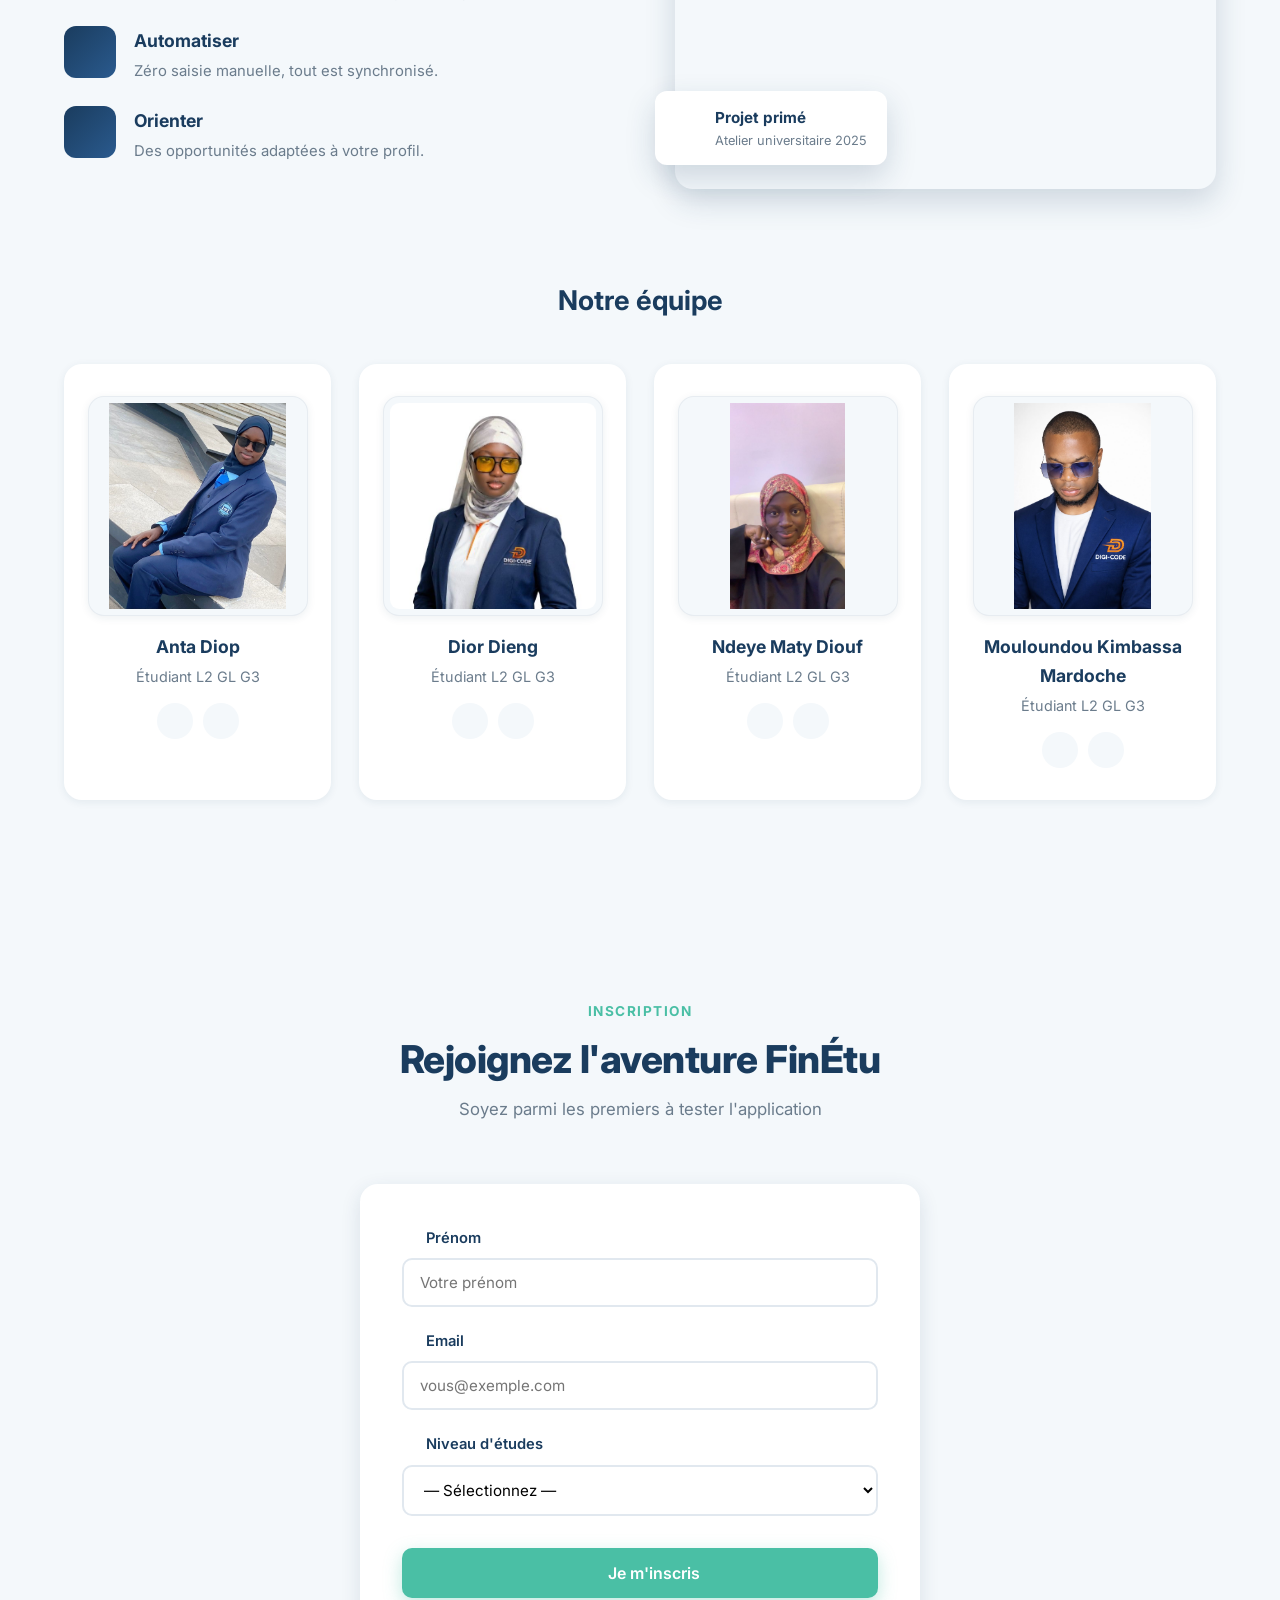
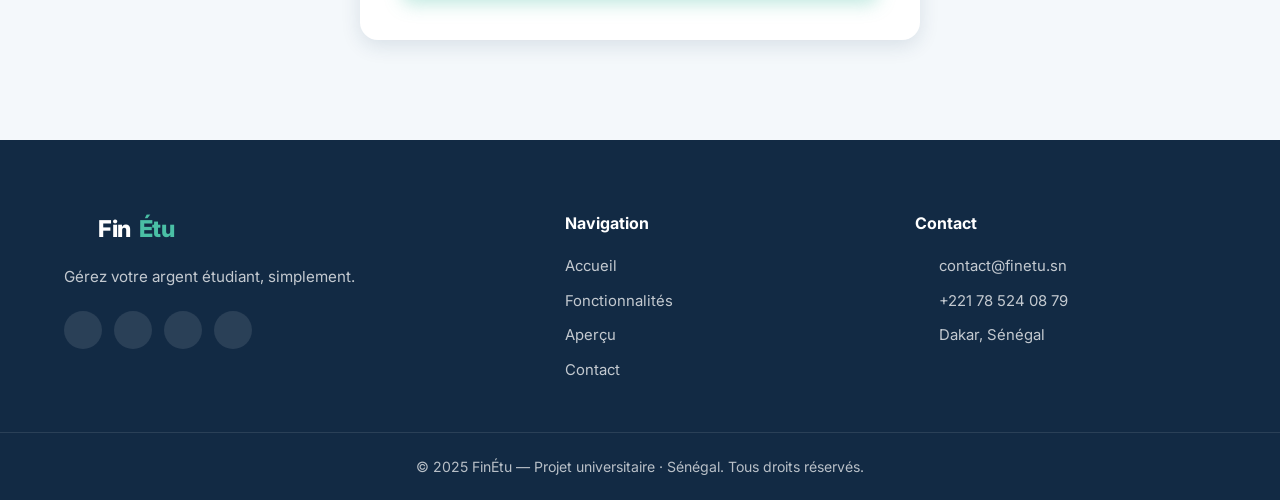
==== commit 60257ba6: "creation du page Fonctionnalite avec le code complet" ====
--- a/pages/index.html
+++ b/pages/index.html
@@ -32,7 +32,7 @@
 
             <ul class="nav-links" id="navLinks">
                 <li><a href="#accueil">Accueil</a></li>
-                <li><a href="#fonctionnalites">Fonctionnalités</a></li>
+                <li><a href="fonctionalite.html">Fonctionnalités</a></li>
                 <li><a href="#apercu">Aperçu</a></li>
                 <li><a href="#apropos">À propos</a></li>
                 <li><a href="#contact">Contact</a></li>
@@ -379,7 +379,7 @@
                 <h5>Contact</h5>
                 <ul>
                     <li><i data-lucide="mail"></i> contact@finetu.sn</li>
-                    <li><i data-lucide="phone"></i> +221 77 000 00 00</li>
+                    <li><i data-lucide="phone"></i> +221 78 524 08 79</li>
                     <li><i data-lucide="map-pin"></i> Dakar, Sénégal</li>
                 </ul>
             </div>
